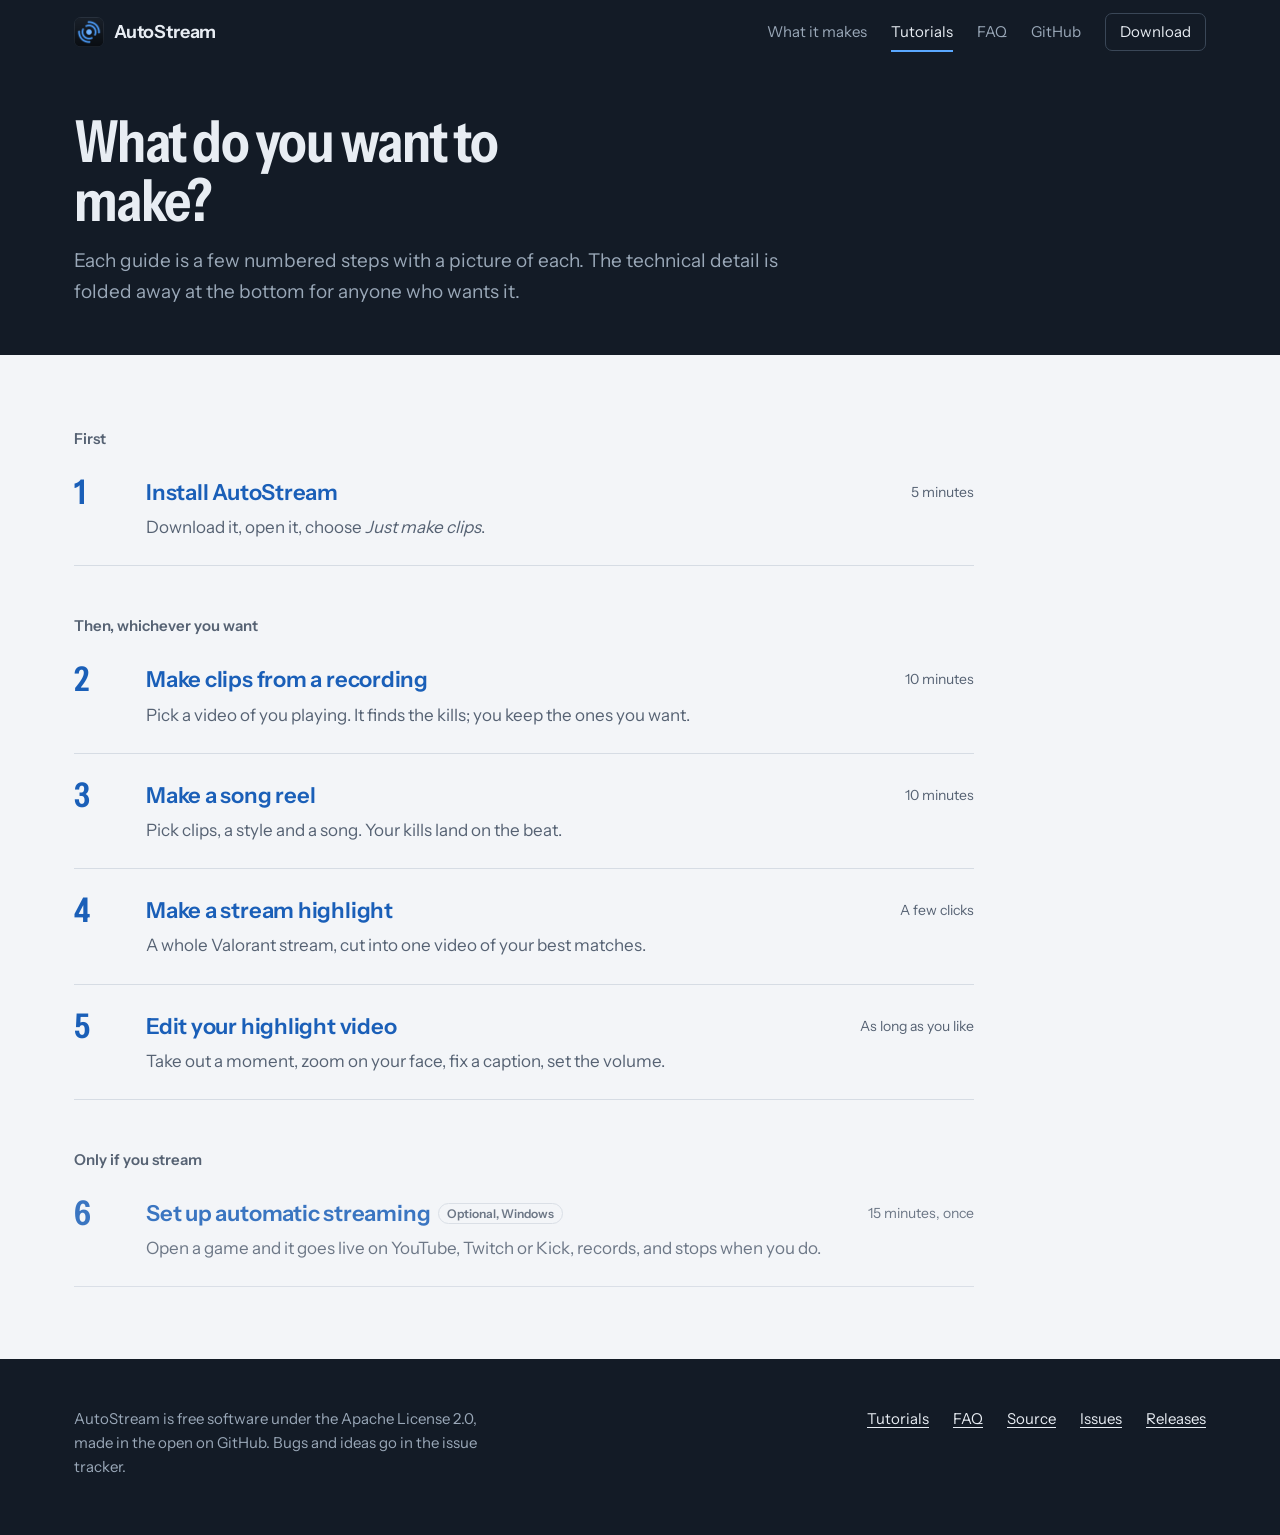
==== docs/tutorials/index.html @ a11dc4ff "AutoStream website for getautostream.app Plain HTML/CSS in docs/, served by GitHub Pages from main:/" ====
<!DOCTYPE html>
<html lang="en">
<head>
<meta charset="utf-8">
<script>document.documentElement.classList.add('js')</script>
<meta name="viewport" content="width=device-width, initial-scale=1">
<title>Tutorials | AutoStream</title>
<meta name="description" content="Short step-by-step guides: install AutoStream, make clips from a recording, make a song reel, make and edit a stream highlight, and set up automatic streaming.">
<link rel="icon" href="../assets/autostream.ico">
<link rel="stylesheet" href="../assets/style.css">
</head>
<body>
<a class="skip" href="#main">Skip to content</a>
<header class="top">
  <div class="wrap">
    <a class="brand" href="../"><img src="../assets/logo.png" alt="" width="30" height="30">AutoStream</a>
    <a class="nav-get nav-get-m" href="../#download">Download</a>
    <button class="menu-btn" type="button" aria-expanded="false" aria-controls="site-nav"><span class="bars" aria-hidden="true"></span><span class="sr">Menu</span></button>
    <nav id="site-nav" aria-label="Site">
      <a href="../#makes">What it makes</a>
      <a href="./" aria-current="page">Tutorials</a>
      <a href="../faq.html">FAQ</a>
      <a class="nav-gh" href="https://github.com/hardikneeravsharma/AutoStream">GitHub</a>
      <a class="nav-get" href="../#download">Download</a>
    </nav>
  </div>
</header>
<div class="page-head">
  <div class="wrap">
    <h1>What do you want to make?</h1>
    <p>Each guide is a few numbered steps with a picture of each. The technical detail is folded away at the bottom
      for anyone who wants it.</p>
  </div>
</div>
<main id="main">
  <section>
    <div class="wrap">
      <p class="course-head">First</p>
      <ol class="course">
        <li><div><a href="install.html">Install AutoStream</a><p>Download it, open it, choose <em>Just make clips</em>.</p></div><span class="time">5 minutes</span></li>
      </ol>
      <p class="course-head">Then, whichever you want</p>
      <ol class="course" start="2" style="counter-reset: c 1">
        <li><div><a href="clips.html">Make clips from a recording</a><p>Pick a video of you playing. It finds the kills; you keep the ones you want.</p></div><span class="time">10 minutes</span></li>
        <li><div><a href="reels.html">Make a song reel</a><p>Pick clips, a style and a song. Your kills land on the beat.</p></div><span class="time">10 minutes</span></li>
        <li><div><a href="highlights.html">Make a stream highlight</a><p>A whole Valorant stream, cut into one video of your best matches.</p></div><span class="time">A few clicks</span></li>
        <li><div><a href="highlight-editor.html">Edit your highlight video</a><p>Take out a moment, zoom on your face, fix a caption, set the volume.</p></div><span class="time">As long as you like</span></li>
      </ol>
      <p class="course-head">Only if you stream</p>
      <ol class="course" start="6" style="counter-reset: c 5">
        <li class="optional"><div><a href="streaming.html">Set up automatic streaming</a><span class="opt">Optional, Windows</span><p>Open a game and it goes live on YouTube, Twitch or Kick, records, and stops when you do.</p></div><span class="time">15 minutes, once</span></li>
      </ol>
    </div>
  </section>
</main>
<footer class="site">
  <div class="wrap">
    <div>
      <p>AutoStream is free software under the Apache License 2.0, made in the open on GitHub. Bugs and ideas go
        in the issue tracker.</p>
    </div>
    <ul>
      <li><a href="./">Tutorials</a></li>
      <li><a href="../faq.html">FAQ</a></li>
      <li><a href="https://github.com/hardikneeravsharma/AutoStream">Source</a></li>
      <li><a href="https://github.com/hardikneeravsharma/AutoStream/issues">Issues</a></li>
      <li><a href="https://github.com/hardikneeravsharma/AutoStream/releases">Releases</a></li>
    </ul>
  </div>
</footer>
<script src="../assets/site.js" defer></script>
</body>
</html>
---- docs/assets/style.css ----
/* AutoStream site.
   Colours come from the app's own mark: the navy of the icon tile and the blue of its rings.
   Red is kept for one meaning only, as in the app: LIVE. Type is Instrument Sans, the face
   the app's own window uses, so the site and the program read as one thing.

   The page is built around what the app makes, so the videos carry it: navy where a video
   sits (it frames footage the way the app's own window does), paper for reading. */

@font-face {
  font-family: "Instrument Sans";
  src: url("InstrumentSans.ttf") format("truetype");
  font-weight: 400 700;
  font-stretch: 75% 100%;
  font-display: swap;
}

:root {
  --ink: #131b26;        /* the icon tile */
  --ink-2: #1c2633;
  --ink-3: #26323f;
  --paper: #f3f5f8;
  --white: #ffffff;
  --signal: #5aa8ff;     /* the rings, on navy */
  --link: #1a5fb8;       /* the rings, darkened to pass on paper */
  --live: #e5484d;
  --ok: #3fa46a;
  --text: #1a2230;
  --muted: #566273;
  --rule: #d6dce4;
  --on-ink: #e8edf3;
  --on-ink-muted: #9aa8b8;
  --on-ink-rule: #2c3847;

  --mono: "Cascadia Mono", "Cascadia Code", ui-monospace, Consolas, "SF Mono", Menlo, monospace;
  --sans: "Instrument Sans", system-ui, sans-serif;

  /* one spacing scale, used everywhere */
  --s1: 4px; --s2: 8px; --s3: 16px; --s4: 24px; --s5: 32px; --s6: 48px; --s7: 72px; --s8: 112px;
  --measure: 62ch;
  --wide: 1180px;
}

*, *::before, *::after { box-sizing: border-box; }
html { -webkit-text-size-adjust: 100%; scroll-behavior: smooth; }
@media (prefers-reduced-motion: reduce) { html { scroll-behavior: auto; } }
body {
  margin: 0;
  background: var(--paper);
  color: var(--text);
  font: 400 17px/1.6 var(--sans);
  font-kerning: normal;
}
img, svg, video { max-width: 100%; height: auto; display: block; }
a { color: var(--link); text-underline-offset: 3px; text-decoration-thickness: 1px; }
a:hover { text-decoration-thickness: 2px; }
:focus-visible { outline: 3px solid var(--signal); outline-offset: 3px; border-radius: 3px; }
code, kbd { font-family: var(--mono); font-size: 0.86em; }
code { background: #e6eaf0; padding: 1px 5px; border-radius: 4px; overflow-wrap: anywhere; }
kbd { border: 1px solid var(--rule); border-bottom-width: 2px; border-radius: 4px; padding: 0 5px; background: var(--white); }
pre { font-family: var(--mono); font-size: 14px; line-height: 1.55; background: var(--ink); color: var(--on-ink);
      padding: var(--s3) var(--s4); border-radius: 8px; overflow-x: auto; }
pre code { background: none; padding: 0; color: inherit; font-size: inherit; }

.wrap { max-width: var(--wide); margin: 0 auto; padding: 0 var(--s4); }
.skip { position: absolute; left: -999px; }
.skip:focus { left: var(--s3); top: var(--s3); background: var(--white); padding: var(--s2) var(--s3); z-index: 10; }

/* ---------- header ----------
   Sticky, so Download is never more than a thumb away. On a phone it is one row: the mark, Download,
   and a menu button; the links open as a panel laid over the page, so opening it moves nothing. */
.top { background: var(--ink); color: var(--on-ink); position: sticky; top: 0; z-index: 30; }
.top .wrap { display: flex; align-items: center; gap: var(--s4); min-height: 64px; flex-wrap: wrap; position: relative; }
[id] { scroll-margin-top: 80px; }
.sr { position: absolute; width: 1px; height: 1px; overflow: hidden; clip: rect(0 0 0 0); white-space: nowrap; }
.menu-btn, .nav-get-m { display: none; }
.brand { display: flex; align-items: center; gap: 10px; color: var(--on-ink); text-decoration: none;
         font-weight: 650; font-size: 18px; letter-spacing: -0.01em; }
.brand img { width: 30px; height: 30px; border-radius: 7px; }
.top nav { margin-left: auto; display: flex; gap: var(--s4); flex-wrap: wrap; align-items: center; }
.top nav a { color: var(--on-ink-muted); text-decoration: none; font-size: 15px; padding: var(--s2) 0; }
.top nav a:hover, .top nav a[aria-current="page"] { color: var(--on-ink); }
.top nav a[aria-current="page"] { box-shadow: inset 0 -2px 0 var(--signal); }
.top nav a.nav-get { color: var(--on-ink); border: 1.5px solid #3a4757; border-radius: 7px; padding: 6px 14px; }
.top nav a.nav-get:hover { border-color: var(--signal); }

/* ---------- buttons ---------- */
.get { display: flex; flex-wrap: wrap; gap: var(--s3); align-items: stretch; }
.btn {
  display: inline-flex; flex-direction: column; justify-content: center; gap: 2px;
  padding: 12px 20px; border-radius: 8px; text-decoration: none; font-weight: 600; font-size: 17px;
  border: 1.5px solid transparent; line-height: 1.25; min-height: 56px;
}
.btn small { font-weight: 400; font-size: 13px; opacity: 0.8; }
.btn-main { background: var(--signal); color: #071423; }
.btn-main:hover { background: #7cbaff; }
.btn-main:active { transform: translateY(1px); }
.btn-alt { border-color: #3a4757; color: var(--on-ink); }
.btn-alt:hover { border-color: var(--on-ink-muted); }
.paper .btn-alt { border-color: var(--rule); color: var(--text); background: var(--white); }
.paper .btn-alt:hover { border-color: var(--muted); }
.paper .btn-main { background: var(--ink); color: var(--white); }
.paper .btn-main:hover { background: #26354a; }

/* ---------- hero: what one session turned into ---------- */
.hero { background: var(--ink); color: var(--on-ink); padding: var(--s6) 0 var(--s7); }
.hero .wrap { display: grid; grid-template-columns: minmax(0, 0.9fr) minmax(0, 1.1fr); column-gap: var(--s6); row-gap: 0;
              grid-template-areas: "copy reel" "get reel"; align-items: center; }
.hero-copy { grid-area: copy; align-self: end; }
.hero-get { grid-area: get; align-self: start; }
.showreel { grid-area: reel; }
.hero h1 {
  font-size: clamp(42px, 6vw, 76px); line-height: 0.96; letter-spacing: -0.035em;
  font-weight: 650; font-stretch: 80%; margin: 0 0 var(--s4); max-width: 9ch;
}
.hero .lede { font-size: 20px; line-height: 1.5; color: var(--on-ink); max-width: 30em; margin: 0 0 var(--s4); }
.promises { list-style: none; padding: 0; margin: 0 0 var(--s5); display: flex; flex-wrap: wrap; gap: 6px; max-width: none; }
.promises li { font-size: 14px; color: var(--on-ink); background: var(--ink-3); border-radius: 99px; padding: 3px 12px; }
.hero .fine { font-size: 14px; color: var(--on-ink-muted); margin: var(--s3) 0 0; }
.hero .fine a { color: var(--signal); }

/* The reel of what it made, with the four stages named underneath and lit as they play. */
.showreel { margin: 0; }
.showreel .frame { position: relative; border-radius: 12px; overflow: hidden; background: #000;
                   box-shadow: 0 0 0 1px var(--on-ink-rule); aspect-ratio: 16 / 9; container-type: inline-size; }
.showreel video { width: 100%; height: 100%; object-fit: cover; }
/* the label that says whose footage it is, and the caption language, sit outside the picture */
.reel-top { display: flex; flex-wrap: wrap; align-items: center; justify-content: space-between; gap: var(--s2) var(--s3);
            margin-bottom: var(--s2); }
.reel-top .real { margin: 0; font-size: 14px; font-weight: 600; color: var(--on-ink); }
.reel-top .real::before { content: ""; display: inline-block; width: 8px; height: 8px; border-radius: 50%; background: var(--signal);
                          margin-right: 8px; vertical-align: 1px; }
.caplang { display: inline-flex; align-items: center; gap: 2px; font-size: 13px; color: var(--on-ink-muted); }
.caplang span { margin-right: 6px; }
.caplang button { font: inherit; font-size: 13px; font-weight: 600; color: var(--on-ink-muted); background: transparent;
                  border: 1px solid var(--on-ink-rule); padding: 0 12px; min-height: 32px; cursor: pointer; }
.caplang button:first-of-type { border-radius: 99px 0 0 99px; }
.caplang button:last-of-type { border-radius: 0 99px 99px 0; border-left: 0; }
.caplang button[aria-pressed="true"] { background: var(--ink-3); color: var(--on-ink); border-color: #3a4757; }
/* the caption, placed and sized the way the app draws it under the face */
.showreel .cap { position: absolute; left: 50%; bottom: 15%; transform: translateX(-50%); margin: 0; max-width: 78%; width: max-content;
                 padding: 0.3em 0.7em; border-radius: 6px; background: rgba(0, 0, 0, .74); color: #fff; text-align: center;
                 font-size: 14px; font-size: clamp(11px, 2.5cqw, 22px); font-weight: 600; line-height: 1.3; }
.stages { list-style: none; padding: 0; margin: var(--s3) 0 0; display: grid; grid-template-columns: repeat(5, 1fr);
          gap: var(--s2); max-width: none; counter-reset: st; }
.stages li { counter-increment: st; font-size: 14px; line-height: 1.3; color: var(--on-ink-muted);
             padding-top: 10px; position: relative; transition: color .3s; }
.stages span { display: block; font-size: 13px; }
.stages li::before { content: ""; position: absolute; top: 0; left: 0; right: 0; height: 3px; border-radius: 2px; background: var(--on-ink-rule); }
.stages li::after { content: ""; position: absolute; top: 0; left: 0; height: 3px; border-radius: 2px; background: var(--signal);
                    width: 0; }
.stages li.on { color: var(--on-ink); }
.stages li.on::after { width: var(--p, 0%); }
.stages li.done::after { width: 100%; }
.stages b { display: block; font-weight: 600; }
.stages b::before { content: counter(st) "  "; color: var(--signal); }
.showreel figcaption { font-size: 13px; color: var(--on-ink-muted); margin-top: var(--s3); }

/* ---------- body sections ---------- */
main section { padding: var(--s7) 0; }
main section + section { border-top: 1px solid var(--rule); }
main section.ink { background: var(--ink); color: var(--on-ink); border-top: 0; }
main section.ink + section { border-top: 0; }
section.ink a { color: var(--signal); }
h2 { font-size: clamp(30px, 3.8vw, 46px); line-height: 1.04; letter-spacing: -0.028em; font-weight: 650; font-stretch: 84%;
     margin: 0 0 var(--s3); max-width: 18ch; }
h3 { font-size: 22px; line-height: 1.2; letter-spacing: -0.012em; font-weight: 640; margin: 0 0 var(--s2); }
p, ul, ol, table, dl { max-width: var(--measure); }
p { margin: 0 0 var(--s3); }
.muted { color: var(--muted); }
.ink .muted { color: var(--on-ink-muted); }
.intro { font-size: 19px; color: var(--muted); margin-bottom: var(--s6); max-width: 40em; }
.ink .intro { color: var(--on-ink-muted); }
figure { margin: 0; }
figcaption { font-size: 14px; color: var(--muted); margin-top: var(--s2); }
.ink figcaption { color: var(--on-ink-muted); }
.shot { border-radius: 10px; border: 1px solid var(--rule); background: #1b1c20; }
.ink .shot { border-color: var(--on-ink-rule); }
.more { font-weight: 600; text-decoration: none; }
.more:hover { text-decoration: underline; }

/* ---------- four ways to use one recording ---------- */
.uses { display: grid; gap: var(--s4); }
.use { display: grid; grid-template-columns: minmax(0, 0.8fr) minmax(0, 1.2fr); gap: var(--s5); align-items: center;
       background: var(--white); border: 1px solid var(--rule); border-radius: 14px; padding: var(--s5); }
.use h3 { font-size: clamp(24px, 2.6vw, 32px); font-stretch: 86%; letter-spacing: -0.02em; line-height: 1.08; margin-bottom: var(--s3); }
.use .what { font-size: 15px; font-weight: 600; color: var(--link); margin: 0 0 var(--s2); }
.use .what .start { display: inline-block; margin-left: 8px; font-size: 12px; font-weight: 600; color: var(--white);
                    background: var(--ok); padding: 1px 9px; border-radius: 99px; vertical-align: 1px; }
.use p { color: var(--text); }
.use .note { font-size: 14px; color: var(--muted); }
.use.small { grid-template-columns: minmax(0, 1fr) auto; background: transparent; padding: var(--s4) var(--s5); }
.use.small h3 { font-size: 24px; margin-bottom: var(--s1); }
.use.small p { margin: 0; color: var(--muted); }

.media-clips { display: grid; grid-template-columns: minmax(0, 1.75fr) minmax(0, 0.62fr); gap: var(--s3); align-items: end; }
.media-reels { display: grid; grid-template-columns: repeat(2, minmax(0, 210px)); gap: var(--s3); justify-content: center; }
.vid { margin: 0; }
.vid video { width: 100%; border-radius: 10px; background: #000; }
.vid.tall video { aspect-ratio: 9 / 16; object-fit: cover; }
.vid.wide video { aspect-ratio: 16 / 9; object-fit: cover; }
.vid figcaption { font-size: 13px; margin-top: 6px; }

/* ---------- three steps: a real screenshot of each, big enough to read ---------- */
.steps3 { list-style: none; padding: 0; margin: 0; max-width: none; counter-reset: s3; }
.steps3 li { counter-increment: s3; display: grid; grid-template-columns: minmax(0, 0.42fr) minmax(0, 1fr); gap: var(--s6);
             align-items: center; }
.steps3 li + li { margin-top: var(--s6); }
.steps3 h3::before { content: counter(s3); display: inline-grid; place-items: center; width: 30px; height: 30px; margin-right: 10px;
                     border-radius: 50%; background: var(--ink); color: var(--signal); font-size: 15px; vertical-align: 2px; }
.steps3 p { color: var(--muted); font-size: 16px; }
.steps3 .shot { width: 100%; }
.example { margin-top: var(--s6); padding: var(--s4) var(--s5); border-radius: 12px; background: var(--white);
           border: 1px solid var(--rule); max-width: none; }
.example p { margin: 0; max-width: none; }
.example .flow { display: grid; grid-template-columns: repeat(3, minmax(0, 1fr)); gap: var(--s4); margin-top: var(--s3); }
.example .flow p { position: relative; }
.example .flow p + p { padding-left: var(--s5); }
.example .flow p + p::before { content: "→"; position: absolute; left: 0; top: 2px; color: var(--link); font-size: 26px; line-height: 1; }
.example .flow b { display: block; font-size: clamp(26px, 3vw, 38px); font-weight: 650; font-stretch: 84%; letter-spacing: -0.02em; line-height: 1.05; }
.example .flow span { color: var(--muted); font-size: 16px; }
.example .label { font-size: 14px; color: var(--muted); }

/* ---------- the gallery ---------- */
.tabs { display: inline-flex; gap: 4px; padding: 4px; background: var(--ink-2); border-radius: 10px; margin-bottom: var(--s5); }
.tabs button { font: inherit; font-size: 16px; font-weight: 600; color: var(--on-ink-muted); background: transparent; border: 0;
               padding: 8px 18px; border-radius: 7px; cursor: pointer; }
.tabs button:hover { color: var(--on-ink); }
.tabs button[aria-selected="true"] { background: var(--ink-3); color: var(--on-ink); box-shadow: inset 0 -2px 0 var(--signal); }
.panel[hidden] { display: none; }
.wall { display: grid; gap: var(--s4); }
.wall.reels { grid-template-columns: repeat(4, minmax(0, 1fr)); }
.wall.clips { grid-template-columns: repeat(3, minmax(0, 1fr)) minmax(0, 0.6fr); align-items: end; }
.wall.highlight { grid-template-columns: minmax(0, 1.6fr) minmax(0, 1fr); align-items: center; }
.wall figcaption b { display: block; color: var(--on-ink); font-weight: 600; font-size: 15px; }
.unmute { margin-top: var(--s2); }

/* ---------- the editor ---------- */
.editor { display: grid; grid-template-columns: minmax(0, 1.35fr) minmax(0, 0.65fr); gap: var(--s6); align-items: start; }
.changes { list-style: none; padding: 0; margin: 0 0 var(--s5); }
.changes li { padding: var(--s3) 0; border-bottom: 1px solid var(--rule); }
.changes li:first-child { padding-top: 0; }
.changes b { display: block; font-size: 18px; font-weight: 620; }
.changes span { color: var(--muted); font-size: 16px; }
.firstcut { font-size: 22px; line-height: 1.35; font-weight: 550; letter-spacing: -0.01em; }
.also { margin-top: var(--s6); display: grid; grid-template-columns: minmax(0, 0.7fr) minmax(0, 1.3fr); gap: var(--s5); align-items: center; }

/* ---------- games ---------- */
.games { display: grid; grid-template-columns: repeat(2, minmax(0, 1fr)); gap: 0 var(--s6); max-width: none; margin: 0; }
.games div { padding: var(--s4) 0; border-top: 1px solid var(--rule); }
.games dt { font-weight: 640; font-size: 19px; }
.games dd { margin: var(--s1) 0 0; color: var(--muted); }

/* ---------- streaming, privacy ---------- */
.split { display: grid; grid-template-columns: minmax(0, 1fr) minmax(0, 1fr); gap: var(--s6); align-items: center; }
.points { list-style: none; padding: 0; margin: 0; display: grid; grid-template-columns: repeat(2, minmax(0, 1fr)); gap: var(--s4) var(--s6); max-width: none; }
.points b { display: block; font-size: 18px; font-weight: 620; margin-bottom: 2px; }
.points span { color: var(--muted); }
.online { margin-top: var(--s5); font-size: 16px; color: var(--muted); }

/* ---------- download block ---------- */
.download { background: var(--white); }
.platforms { display: grid; grid-template-columns: 1.2fr 1fr; gap: var(--s6); margin-top: var(--s5); }
.platform { border-top: 3px solid var(--ink); padding-top: var(--s4); }
.platform h3 { margin-top: 0; }
.platform .does { font-weight: 600; margin-bottom: var(--s2); }
.platform .get { margin: var(--s4) 0 var(--s3); }
.checks { font-size: 14px; color: var(--muted); }
.checks a + a { margin-left: var(--s3); }

/* ---------- tutorials ---------- */
.page-head { background: var(--ink); color: var(--on-ink); padding: var(--s6) 0; }
.page-head h1 { font-size: clamp(34px, 5vw, 58px); line-height: 1.02; letter-spacing: -0.03em; font-weight: 650; font-stretch: 82%;
                margin: 0 0 var(--s3); max-width: 18ch; }
.page-head p { color: var(--on-ink-muted); font-size: 19px; max-width: 40em; margin: 0; }
.page-head .facts { margin-top: var(--s3); font-size: 15px; color: var(--on-ink); }
.crumb { font-size: 14px; margin-bottom: var(--s3); }
.crumb a { color: var(--signal); }

.doc { display: grid; grid-template-columns: 230px minmax(0, 1fr); gap: var(--s6); padding: var(--s6) var(--s4) var(--s7); }
.doc aside { font-size: 15px; position: sticky; top: var(--s4); align-self: start; }
.doc aside p { font-size: 13px; color: var(--muted); margin: 0 0 var(--s2) 10px; }
.doc aside ol { list-style: none; padding: 0; margin: 0; counter-reset: t; }
.doc aside li { counter-increment: t; margin-bottom: 2px; }
.doc aside a { display: grid; grid-template-columns: 1.4em 1fr; padding: 6px 10px; border-radius: 6px; color: var(--text); text-decoration: none; }
.doc aside a::before { content: counter(t); color: var(--muted); font-variant-numeric: tabular-nums; }
.doc aside a:hover { background: #e6eaf0; }
.doc aside a[aria-current="page"] { background: var(--ink); color: var(--on-ink); }
.doc aside a[aria-current="page"]::before { color: var(--signal); }
.doc article { min-width: 0; }
.doc article h2 { font-size: 30px; margin-top: var(--s6); }
.doc article h2:first-child { margin-top: 0; }
.doc article li { margin-bottom: var(--s2); }
.result { display: grid; grid-template-columns: minmax(0, 1fr) minmax(0, 1fr); gap: var(--s4); align-items: center;
          background: var(--ink); color: var(--on-ink); border-radius: 14px; padding: var(--s4); margin-bottom: var(--s6); max-width: 880px; }
.result.tall { grid-template-columns: 200px minmax(0, 1fr); }
.result p { margin: 0; color: var(--on-ink-muted); }
.result b { display: block; color: var(--on-ink); font-size: 18px; margin-bottom: var(--s1); }
.result video { width: 100%; border-radius: 8px; }

ol.how { list-style: none; padding: 0; margin: 0; counter-reset: how; max-width: 880px; }
ol.how > li { counter-increment: how; position: relative; padding: 0 0 var(--s6) 56px; margin: 0; }
ol.how > li::before { content: counter(how); position: absolute; left: 0; top: -2px; width: 38px; height: 38px; border-radius: 50%;
                      display: grid; place-items: center; background: var(--ink); color: var(--signal); font-weight: 650; font-size: 17px; }
ol.how > li::after { content: ""; position: absolute; left: 18px; top: 44px; bottom: 10px; width: 2px; background: var(--rule); }
ol.how > li:last-child::after { display: none; }
ol.how h3 { font-size: 22px; margin: 4px 0 var(--s2); }
ol.how p { max-width: var(--measure); }
ol.how .shot { margin-top: var(--s3); }
.callout { border: 1px solid var(--rule); background: var(--white); border-radius: 10px; padding: var(--s3) var(--s4); margin: var(--s4) 0; max-width: var(--measure); }
.callout p:last-child { margin-bottom: 0; }
.callout.warn { border-color: #e9c48c; background: #fff8ec; }

.fixes { max-width: var(--measure); margin: 0; }
.fixes dt { font-weight: 620; margin-top: var(--s3); }
.fixes dd { margin: 2px 0 0; color: var(--muted); }

details.tech { margin-top: var(--s6); border: 1px solid var(--rule); border-radius: 12px; background: var(--white); max-width: 880px; }
details.tech > summary { cursor: pointer; padding: var(--s3) var(--s4); font-weight: 620; font-size: 18px; list-style: none;
                         display: flex; justify-content: space-between; align-items: center; gap: var(--s3); }
details.tech > summary::-webkit-details-marker { display: none; }
details.tech > summary::after { content: "Show"; font-size: 14px; font-weight: 500; color: var(--link); }
details.tech[open] > summary::after { content: "Hide"; }
details.tech > summary small { display: block; font-weight: 400; font-size: 14px; color: var(--muted); }
details.tech .body { padding: 0 var(--s4) var(--s4); border-top: 1px solid var(--rule); }
details.tech .body h3 { margin-top: var(--s4); font-size: 18px; }
details.tech table { margin: var(--s3) 0; }
table { border-collapse: collapse; width: 100%; font-size: 15px; }
th, td { text-align: left; vertical-align: top; padding: 10px var(--s3) 10px 0; border-bottom: 1px solid var(--rule); }
th { font-weight: 600; font-size: 14px; color: var(--muted); }
.table-scroll { overflow-x: auto; }

.next { display: flex; justify-content: space-between; gap: var(--s4); margin-top: var(--s6); padding-top: var(--s4); border-top: 1px solid var(--rule); max-width: 880px; flex-wrap: wrap; }
.next a { text-decoration: none; font-weight: 600; }
.next small { display: block; color: var(--muted); font-weight: 400; font-size: 14px; }

/* tutorial index: grouped by what you want to make */
.course { list-style: none; padding: 0; margin: 0; counter-reset: c; max-width: 900px; }
.course li { counter-increment: c; display: grid; grid-template-columns: 56px 1fr auto; gap: var(--s3); align-items: start;
             padding: var(--s4) 0; border-bottom: 1px solid var(--rule); }
.course li::before { content: counter(c); font-size: 34px; font-weight: 650; font-stretch: 80%; color: var(--link); line-height: 1; }
.course a { font-size: 22px; font-weight: 620; text-decoration: none; letter-spacing: -0.01em; }
.course a:hover { text-decoration: underline; }
.course p { margin: var(--s1) 0 0; color: var(--muted); }
.course .time { font-size: 14px; color: var(--muted); white-space: nowrap; padding-top: 6px; }
.course li.optional { opacity: 0.85; }
.course .opt { display: inline-block; font-size: 12px; font-weight: 600; color: var(--muted); border: 1px solid var(--rule); border-radius: 99px;
               padding: 0 8px; margin-left: 8px; vertical-align: 3px; }
.course-head { font-size: 15px; font-weight: 600; color: var(--muted); margin: var(--s6) 0 0; }
.course-head:first-child { margin-top: 0; }

/* FAQ */
.faq > * { max-width: 760px; }
.faq details { border-bottom: 1px solid var(--rule); }
.faq summary { cursor: pointer; list-style: none; padding: var(--s4) 0; font-weight: 620; font-size: 20px; letter-spacing: -0.01em;
               display: flex; justify-content: space-between; gap: var(--s4); }
.faq summary::-webkit-details-marker { display: none; }
.faq summary::after { content: "+"; color: var(--link); font-weight: 400; font-size: 24px; line-height: 1; }
.faq details[open] summary::after { content: "−"; }
.faq .a { padding: 0 0 var(--s4); }
.faq .a p { color: var(--text); }

/* ---------- footer ---------- */
footer.site { background: var(--ink); color: var(--on-ink-muted); padding: var(--s6) 0; font-size: 15px; }
footer.site .wrap { display: flex; gap: var(--s6); flex-wrap: wrap; justify-content: space-between; }
footer.site a { color: var(--on-ink); }
footer.site ul { list-style: none; padding: 0; margin: 0; display: flex; gap: var(--s4); flex-wrap: wrap; }
footer.site p { margin: 0 0 var(--s2); max-width: 44ch; }

/* ---------- narrow screens ---------- */
@media (max-width: 980px) {
  .use, .editor, .split, .platforms, .doc, .also, .wall.highlight { grid-template-columns: minmax(0, 1fr); gap: var(--s5); }
  /* the picture comes straight after the headline on a narrow screen, before the buttons */
  .hero .wrap { grid-template-columns: minmax(0, 1fr); grid-template-areas: "copy" "reel" "get"; row-gap: var(--s4); }
  .steps3 li { grid-template-columns: minmax(0, 1fr); gap: var(--s3); }
  .example .flow { grid-template-columns: minmax(0, 1fr); }
  .example .flow p + p { padding-left: 0; padding-top: var(--s4); }
  .example .flow p + p::before { content: "↓"; top: -4px; font-size: 22px; }
  .wall.reels { grid-template-columns: repeat(2, minmax(0, 1fr)); }
  .wall.clips { grid-template-columns: repeat(2, minmax(0, 1fr)); }
  .doc aside { position: static; border-bottom: 1px solid var(--rule); padding-bottom: var(--s4); }
  main section { padding: var(--s6) 0; }
  .hero h1 { max-width: 12ch; }
}
@media (max-width: 760px) {
  /* With scripts on: one compact row and a menu. Without them the links simply wrap under the mark. */
  .js .top .wrap { min-height: 56px; flex-wrap: nowrap; gap: var(--s2); }
  .js .top .nav-get-m { display: inline-flex; align-items: center; margin-left: auto; min-height: 44px;
                        color: var(--on-ink); text-decoration: none; font-size: 15px; font-weight: 600;
                        border: 1.5px solid #3a4757; border-radius: 8px; padding: 0 14px; }
  .js .menu-btn { display: grid; place-items: center; width: 44px; height: 44px; margin-right: -6px; padding: 0;
                  background: transparent; border: 0; border-radius: 8px; color: var(--on-ink); cursor: pointer; }
  .menu-btn .bars, .menu-btn .bars::before, .menu-btn .bars::after {
    display: block; width: 22px; height: 2px; border-radius: 2px; background: currentColor; transition: transform .2s, opacity .2s; }
  .menu-btn .bars { position: relative; }
  .menu-btn .bars::before, .menu-btn .bars::after { content: ""; position: absolute; left: 0; }
  .menu-btn .bars::before { top: -7px; }
  .menu-btn .bars::after { top: 7px; }
  .menu-btn[aria-expanded="true"] .bars { background: transparent; }
  .menu-btn[aria-expanded="true"] .bars::before { transform: translateY(7px) rotate(45deg); }
  .menu-btn[aria-expanded="true"] .bars::after { transform: translateY(-7px) rotate(-45deg); }
  .js .top nav { display: none; position: absolute; top: 100%; left: 0; right: 0; margin: 0; padding: var(--s2) var(--s3) var(--s3);
                 flex-direction: column; align-items: stretch; gap: 0; background: var(--ink);
                 border-top: 1px solid var(--on-ink-rule); box-shadow: 0 18px 30px rgba(0, 0, 0, .35); }
  .js .top nav.open { display: flex; }
  .js .top nav a { display: flex; align-items: center; min-height: 48px; padding: 0 var(--s2); font-size: 17px; color: var(--on-ink);
                   border-bottom: 1px solid var(--on-ink-rule); }
  .js .top nav a[aria-current="page"] { box-shadow: inset 3px 0 0 var(--signal); }
  .js .top nav a.nav-get { display: none; }
  .js .top nav a.nav-gh { border-bottom: 0; }
}
@media (max-width: 600px) {
  body { font-size: 16px; }
  .wrap { padding: 0 var(--s3); }
  .top nav { gap: var(--s3); margin-left: 0; width: 100%; padding-bottom: var(--s2); }
  html:not(.js) .top nav a { min-height: 44px; display: inline-flex; align-items: center; }
  .doc { padding: var(--s5) var(--s3) var(--s6); }
  .hero { padding: var(--s4) 0 var(--s6); }
  .hero h1 { font-size: 40px; margin-bottom: var(--s3); }
  .hero .lede { font-size: 17px; margin-bottom: 0; }
  .stages { gap: 6px; }
  .stages li { font-size: 13px; }
  .stages span { display: none; }
  .stages b::before { content: counter(st) " "; }
  .use { padding: var(--s4); }
  .use.small { grid-template-columns: minmax(0, 1fr); }
  .media-clips { grid-template-columns: minmax(0, 1fr) minmax(0, 0.55fr); gap: var(--s2); }
  .media-reels { grid-template-columns: repeat(2, minmax(0, 1fr)); }
  .games, .points { grid-template-columns: minmax(0, 1fr); }
  .tabs { display: flex; }
  .tabs button { flex: 1; padding: 8px 10px; }
  .btn { width: 100%; }
  .result, .result.tall { grid-template-columns: minmax(0, 1fr); }
  .result.tall video { max-width: 220px; }
  ol.how > li { padding-left: 48px; }
  .course li { grid-template-columns: 40px 1fr; }
  .course .time { grid-column: 2; padding-top: 0; }
  .example { padding: var(--s4); }
}

/* a tall screenshot shown by its top part, so a row of steps keeps one rhythm */
.shot.crop { aspect-ratio: 16 / 9; object-fit: cover; object-position: top; }

/* ---------- v3: downloads in plain words, more games, the enlargeable editor ---------- */
.alt-get { font-size: 15px; margin: 0 0 var(--s4); }
.alt-get a { font-weight: 600; display: inline-flex; align-items: center; min-height: 44px; }
.alt-get > span { color: var(--muted); }
.trust { border-left: 3px solid var(--rule); padding-left: var(--s3); font-size: 14px; color: var(--muted); }
.trust p { margin: 0 0 var(--s2); }
.trust b { color: var(--text); }
.trust a { display: inline-block; padding: 4px 0; }
.get.mac .btn { flex: 1 1 200px; }
.example .fine { margin-top: var(--s3); font-size: 13px; color: var(--muted); }
.wall.clips { grid-template-columns: repeat(2, minmax(0, 1fr)) minmax(0, 0.56fr); align-items: start; }
.wall.clips .vid.tall { grid-column: 3; grid-row: 1 / span 2; }
.wall.highlight.second { margin-top: var(--s5); }
a.zoom { display: block; cursor: zoom-in; }
.zoom-hint { margin-left: 6px; }
dialog.lightbox { padding: 0; border: 0; background: transparent; max-width: 96vw; max-height: 96vh; }
dialog.lightbox::backdrop { background: rgba(8, 12, 18, .88); }
dialog.lightbox img { max-width: 96vw; max-height: 92vh; width: auto; height: auto; border-radius: 8px; }
dialog.lightbox form { position: fixed; top: 12px; right: 12px; margin: 0; }
.lb-close { font: inherit; font-weight: 600; min-height: 44px; padding: 0 16px; border-radius: 8px; border: 0;
            background: var(--white); color: var(--text); cursor: pointer; }
@media (max-width: 980px) {
  .wall.clips { grid-template-columns: repeat(2, minmax(0, 1fr)); }
  .wall.clips .vid.tall { grid-column: auto; grid-row: auto; }
}
/* every tap target on a phone is at least 44px tall */
.brand { min-height: 44px; }
.tabs button { min-height: 44px; }
@media (max-width: 760px) {
  .caplang button { min-height: 44px; padding: 0 14px; }
}
a.zoom.zoom-hint { display: inline; cursor: pointer; }
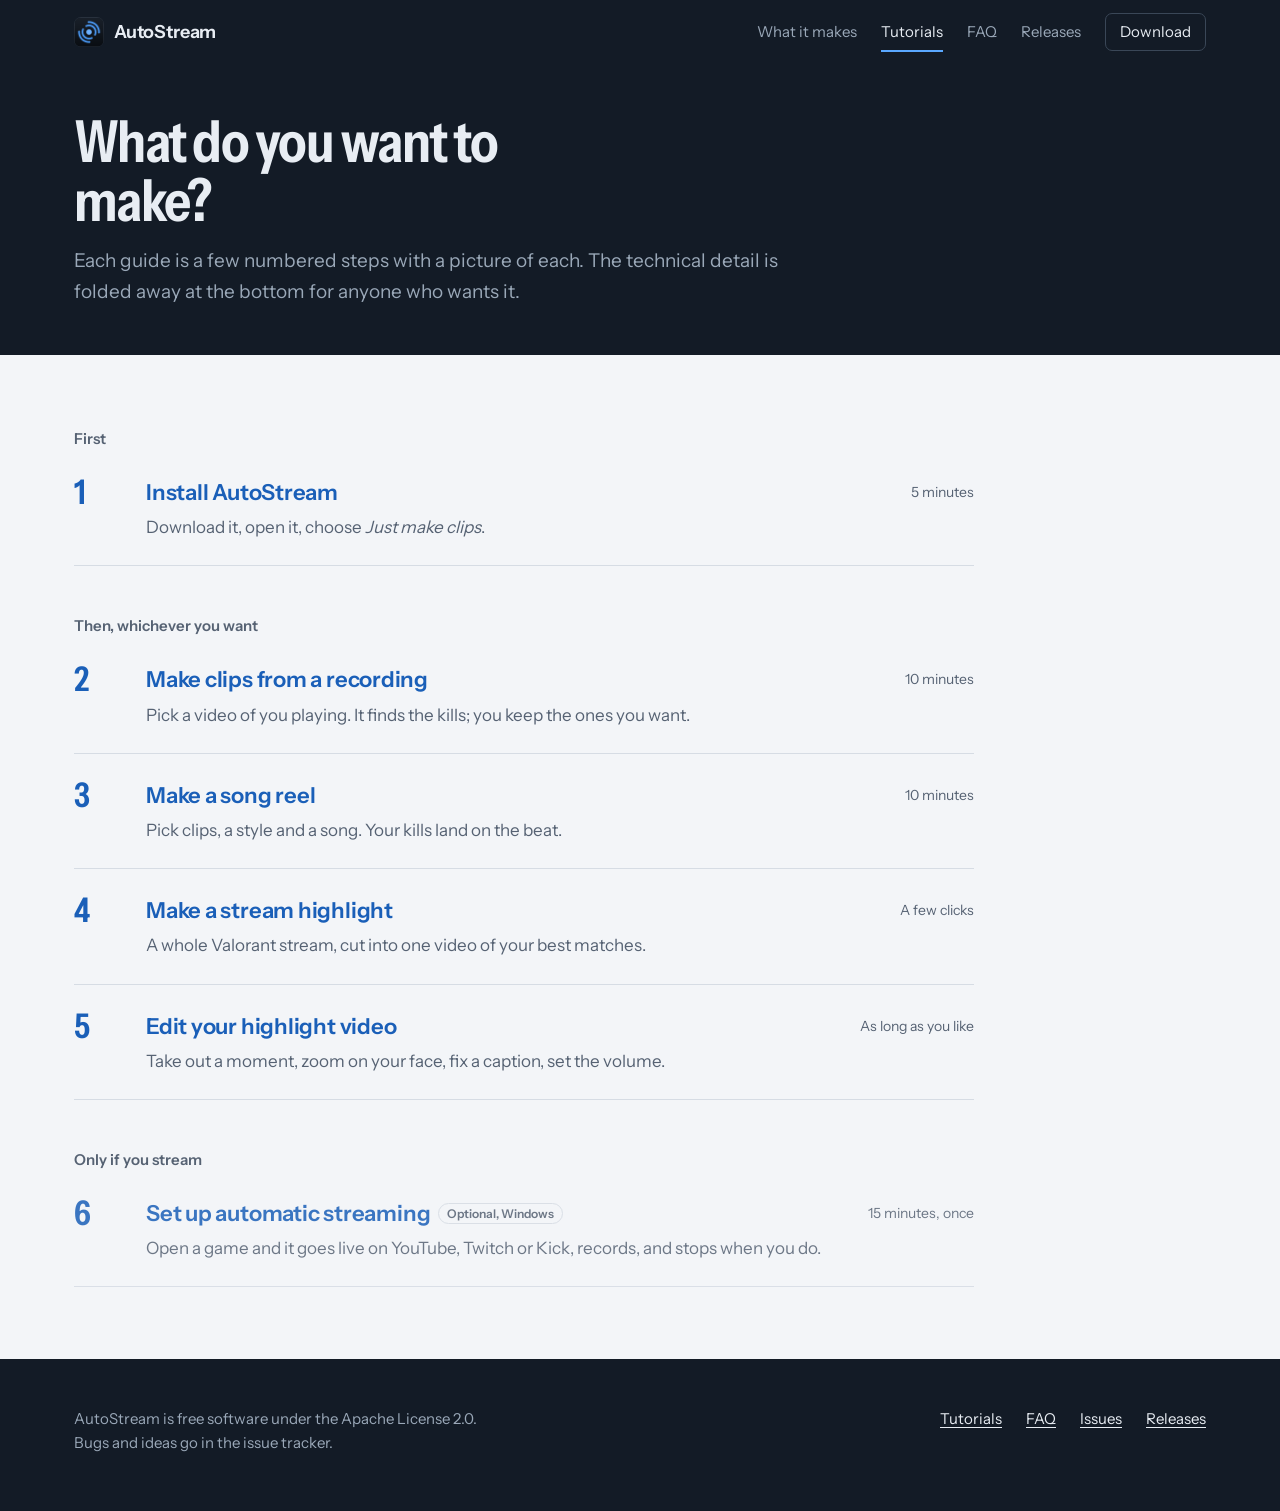
==== commit df94e957: "Download from the public release copy; drop the open-source claims The app repo is private now, so e" ====
--- a/docs/tutorials/index.html
+++ b/docs/tutorials/index.html
@@ -8,6 +8,7 @@
 <meta name="description" content="Short step-by-step guides: install AutoStream, make clips from a recording, make a song reel, make and edit a stream highlight, and set up automatic streaming.">
 <link rel="icon" href="../assets/autostream.ico">
 <link rel="stylesheet" href="../assets/style.css">
+<script data-goatcounter="https://getautostream.goatcounter.com/count" async src="https://gc.zgo.at/count.js"></script>
 </head>
 <body>
 <a class="skip" href="#main">Skip to content</a>
@@ -20,7 +21,7 @@
       <a href="../#makes">What it makes</a>
       <a href="./" aria-current="page">Tutorials</a>
       <a href="../faq.html">FAQ</a>
-      <a class="nav-gh" href="https://github.com/hardikneeravsharma/AutoStream">GitHub</a>
+      <a class="nav-gh" href="https://github.com/hardikneeravsharma/autostream-site/releases">Releases</a>
       <a class="nav-get" href="../#download">Download</a>
     </nav>
   </div>
@@ -56,15 +57,14 @@
 <footer class="site">
   <div class="wrap">
     <div>
-      <p>AutoStream is free software under the Apache License 2.0, made in the open on GitHub. Bugs and ideas go
+      <p>AutoStream is free software under the Apache License 2.0. Bugs and ideas go
         in the issue tracker.</p>
     </div>
     <ul>
       <li><a href="./">Tutorials</a></li>
       <li><a href="../faq.html">FAQ</a></li>
-      <li><a href="https://github.com/hardikneeravsharma/AutoStream">Source</a></li>
-      <li><a href="https://github.com/hardikneeravsharma/AutoStream/issues">Issues</a></li>
-      <li><a href="https://github.com/hardikneeravsharma/AutoStream/releases">Releases</a></li>
+      <li><a href="https://github.com/hardikneeravsharma/autostream-site/issues">Issues</a></li>
+      <li><a href="https://github.com/hardikneeravsharma/autostream-site/releases">Releases</a></li>
     </ul>
   </div>
 </footer>
